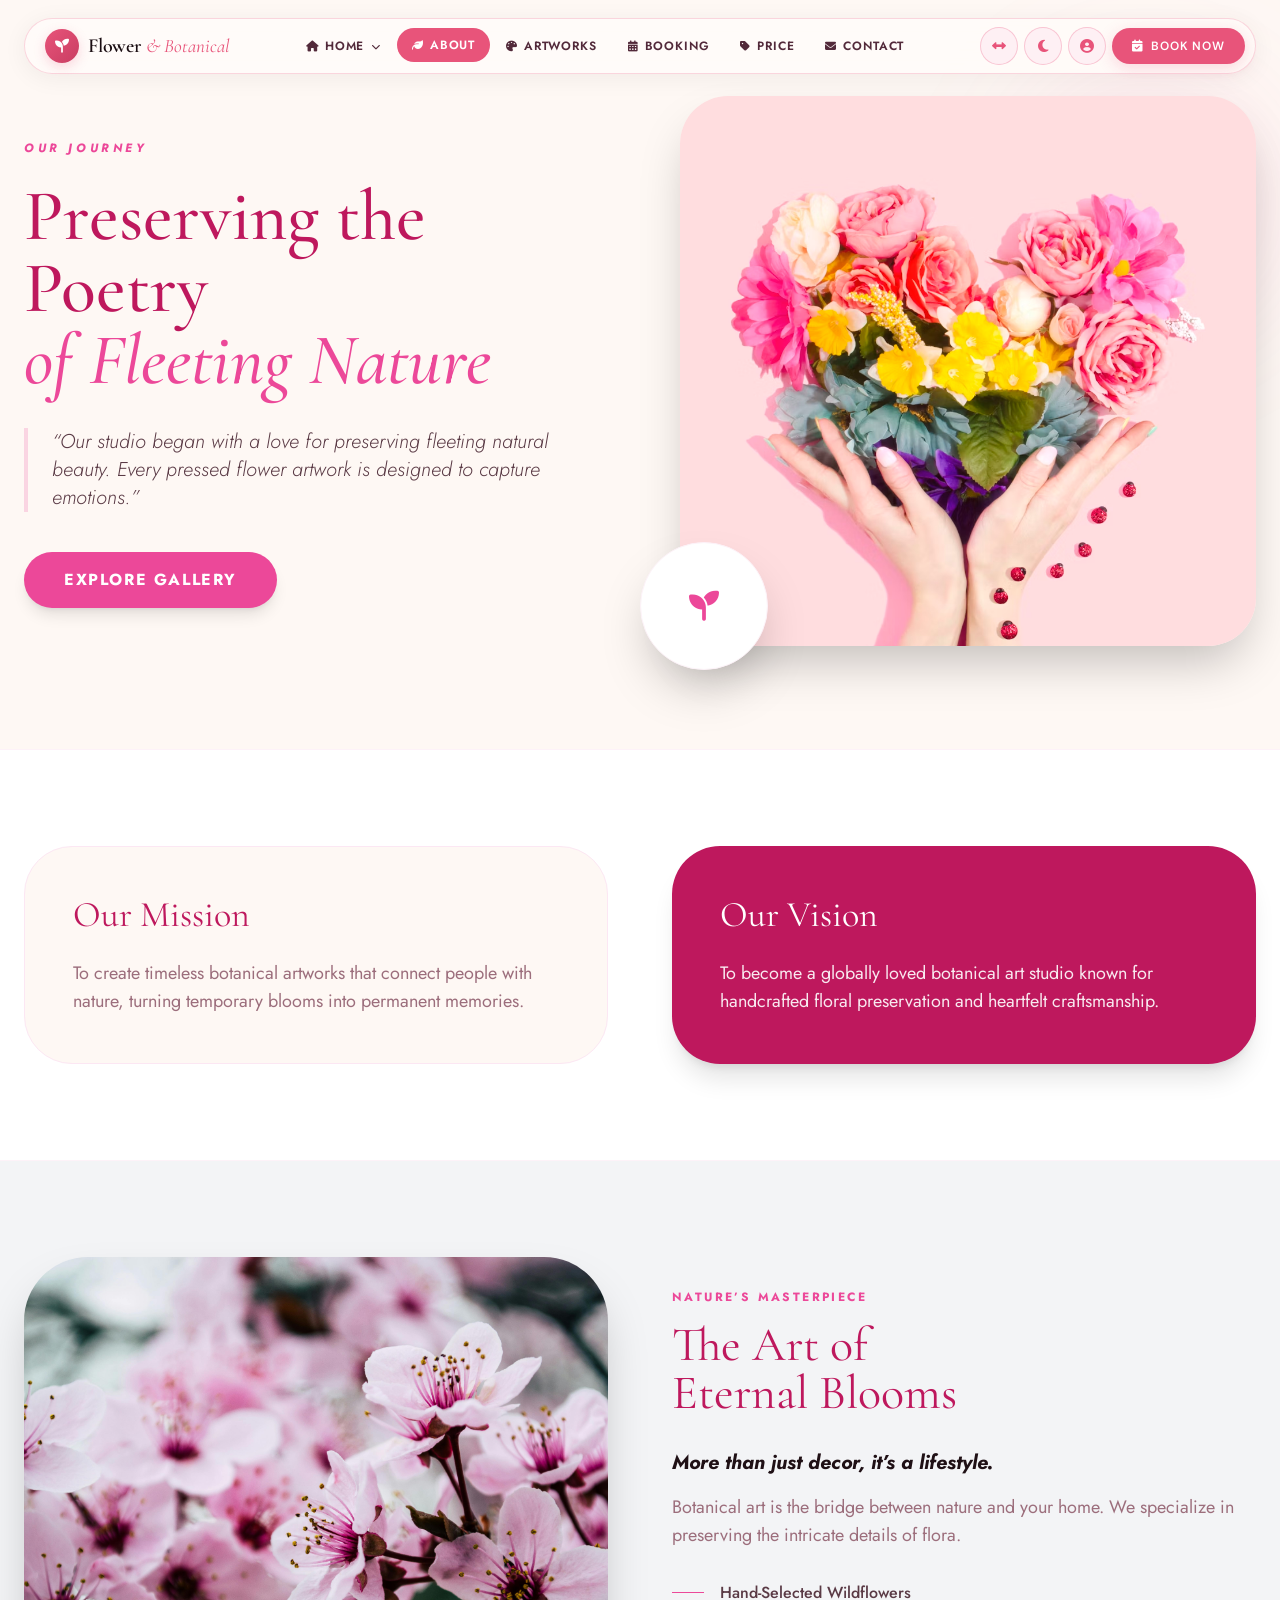
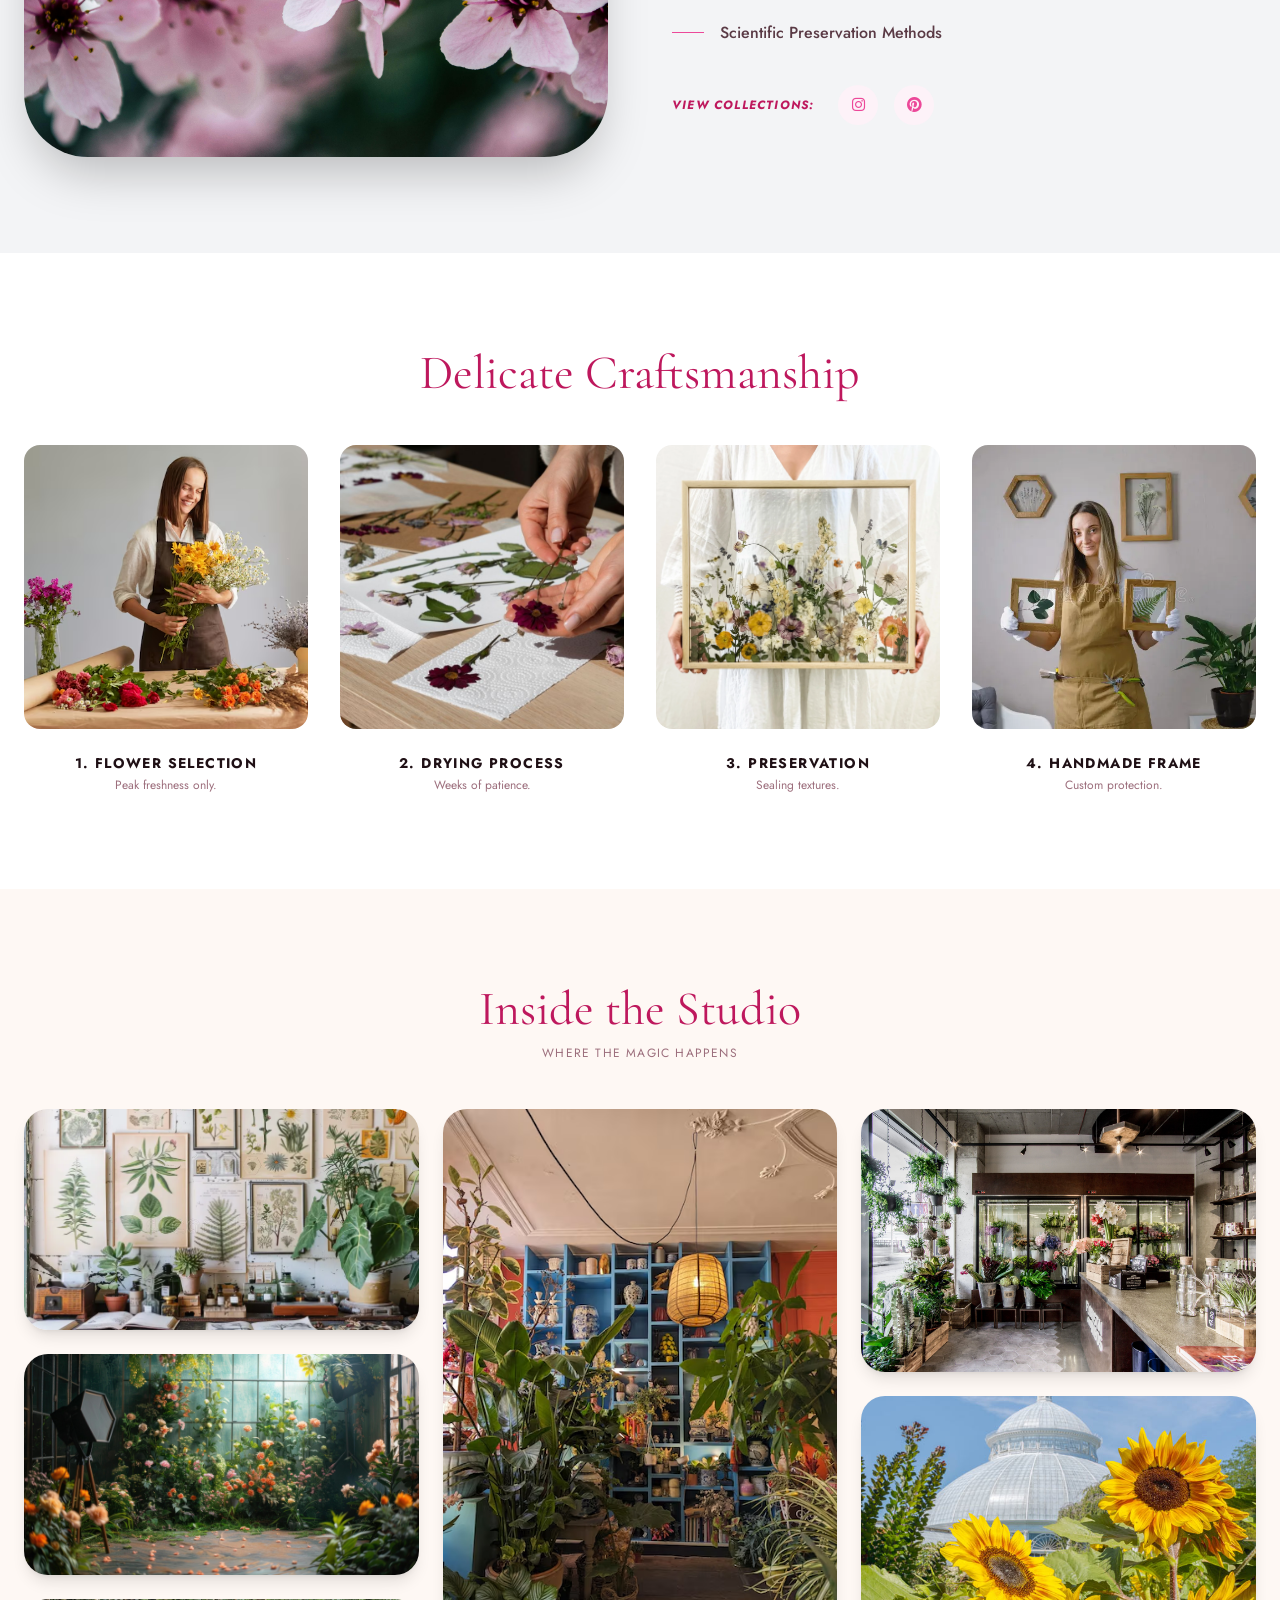
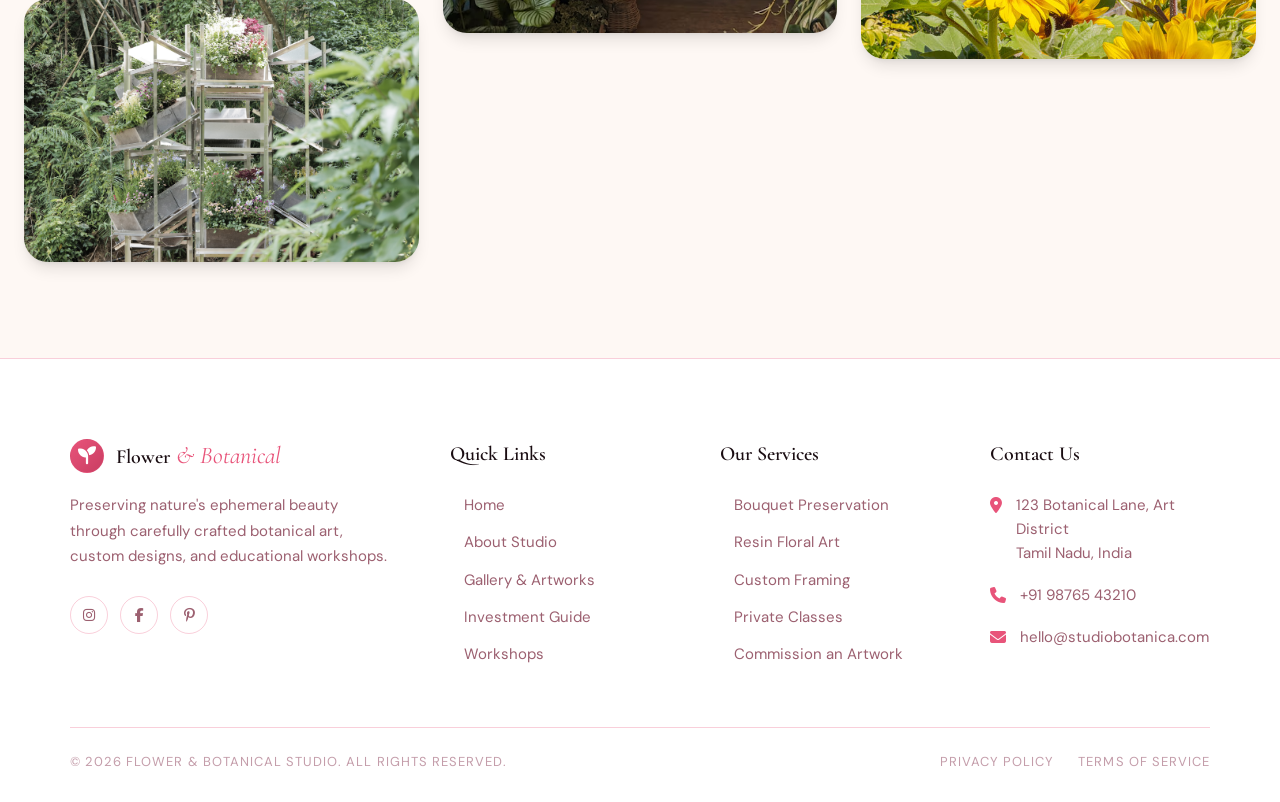
==== about.html @ 841b7ce9 "first commit" ====
<!DOCTYPE html>
<html lang="en">
<head>
    <meta charset="UTF-8">
    <meta name="viewport" content="width=device-width, initial-scale=1.0">
    <title>About — Flower & Botanical Studio</title>
    <!-- Google Fonts -->
    <link href="https://fonts.googleapis.com/css2?family=Cormorant+Garamond:ital,wght@0,500;0,600;1,500&family=Jost:wght@300;400;500;600&display=swap" rel="stylesheet">
    <!-- Font Awesome -->
     <link rel="icon" type="img/jpg" href="img/growwpark-logo.jpg">
    <link rel="stylesheet" href="https://cdnjs.cloudflare.com/ajax/libs/font-awesome/6.4.0/css/all.min.css">
    <!-- Tailwind CSS -->
    <script src="tailwind.js"></script>
    <link rel="stylesheet" href="style.css">
    <script>
        tailwind.config = {
            darkMode: 'class',
            theme: {
                extend: {
                    fontFamily: {
                        cormorant: ['"Cormorant Garamond"', 'serif'],
                        jost: ['Jost', 'sans-serif'],
                    },
                    colors: {
                        primary: '#ec4899',
                        primaryDark: '#be185d',
                        studioBg: '#fef8f4',
                    }
                }
            }
        }
    </script>
    
</head>
<body class="font-jost bg-[#fef8f4] dark:bg-black text-[#1f1015] dark:text-gray-100 transition-colors duration-300">

    <!-- NAVBAR CONTAINER -->
    <div id="navbar-root"></div>

    <main class="overflow-x-hidden">
    <!-- 1. STUDIO STORY (Hero Style) -->
    <section class="py-16 md:py-24 px-4 md:px-6 overflow-hidden">
        <div class="max-w-7xl mx-auto flex flex-col lg:flex-row items-center gap-10 lg:gap-20">
            
            <!-- Image Area: Mobile la idhu thaan first varanum (Order Changed) -->
            <div class="w-full lg:w-1/2 order-1 lg:order-2 relative px-4 lg:px-0">
                <div class="relative inline-block w-full">
                    <!-- Main Image: Mobile height adjusted to 300px -->
                    <img src="img/about1.avif" 
                         class="rounded-[2rem] md:rounded-[3rem] shadow-2xl w-full h-[300px] md:h-[550px] object-cover">
                    
                    <!-- Floating Icon Badge: Scaled down for mobile -->
                    <div class="absolute -bottom-4 -left-4 md:-bottom-6 md:-left-10 w-20 h-20 md:w-32 md:h-32 bg-white rounded-full flex items-center justify-center shadow-2xl border border-pink-50">
                        <i class="fas fa-seedling text-xl md:text-3xl text-primary animate-pulse"></i>
                    </div>
                    
                    <!-- Decorative Background Blur -->
                    <div class="absolute -z-10 -top-5 -right-5 w-40 h-40 md:w-64 md:h-64 bg-primary/10 dark:bg-primary/5 blur-3xl rounded-full transition-colors"></div>
                </div>
            </div>

            <!-- Content Area -->
            <div class="w-full lg:w-1/2 order-2 lg:order-1 text-center lg:text-left">
                <span class="text-primary dark:text-gray-300 tracking-[0.2em] md:tracking-[0.3em] uppercase text-[10px] md:text-xs font-bold mb-4 md:mb-6 block italic transition-colors">Our Journey</span>
                
                <h1 class="font-cormorant text-4xl md:text-6xl lg:text-7xl text-primaryDark dark:text-white mb-6 md:mb-8 leading-tight font-medium transition-colors">
                    Preserving the Poetry <br class="hidden md:block"> 
                    <span class="italic text-primary dark:text-gray-300">of Fleeting Nature</span>
                </h1>
                
                <p class="text-base md:text-xl text-[#5a3a45] dark:text-gray-300 font-light leading-relaxed mb-8 md:mb-10 italic border-l-0 lg:border-l-4 border-primary/20 dark:border-gray-700 lg:pl-6 transition-colors">
                    “Our studio began with a love for preserving fleeting natural beauty. Every pressed flower artwork is designed to capture emotions.”
                </p>

                <div class="flex justify-center lg:justify-start">
                    <a href="#explore" class="w-full sm:w-auto px-10 py-4 bg-primary text-white font-bold tracking-widest uppercase rounded-full hover:bg-primaryDark transition-all shadow-lg text-sm md:text-base">
                        Explore Gallery
                    </a>
                </div>
            </div>
        </div>
    </section>

    <!-- 2. MISSION & VISION -->
    <section class="py-16 md:py-24 px-4 md:px-6 bg-white dark:bg-gray-800 border-y border-pink-50 dark:border-gray-700 transition-colors duration-300">
        <div class="max-w-7xl mx-auto grid grid-cols-1 md:grid-cols-2 gap-8 md:gap-16">
            <div class="p-8 md:p-12 bg-studioBg dark:bg-black rounded-[2rem] md:rounded-[3rem] border border-pink-100 dark:border-gray-700 flex flex-col justify-center transition-colors">
                <h2 class="font-cormorant text-3xl md:text-4xl text-primaryDark dark:text-white mb-4 md:mb-6 transition-colors">Our Mission</h2>
                <p class="text-base md:text-lg text-[#9c6e7c] dark:text-gray-300 leading-relaxed transition-colors">
                    To create timeless botanical artworks that connect people with nature, turning temporary blooms into permanent memories.
                </p>
            </div>
            <div class="p-8 md:p-12 bg-primaryDark dark:bg-gray-800 text-white rounded-[2rem] md:rounded-[3rem] flex flex-col justify-center shadow-xl transition-colors">
                <h2 class="font-cormorant text-3xl md:text-4xl mb-4 md:mb-6">Our Vision</h2>
                <p class="text-base md:text-lg opacity-90 leading-relaxed">
                    To become a globally loved botanical art studio known for handcrafted floral preservation and heartfelt craftsmanship.
                </p>
            </div>
        </div>
    </section>

    <!-- 3. BOTANICAL ART PHILOSOPHY -->
    <section class="py-16 md:py-24 px-4 md:px-6 bg-gray-100 dark:bg-black transition-colors duration-300">
        <div class="max-w-7xl mx-auto flex flex-col md:flex-row items-center gap-10 md:gap-16">
            <!-- Visual Showcase -->
            <div class="w-full md:w-1/2">
                <div class="relative group">
                    <img src="img/about2.avif" 
                         class="rounded-[2.5rem] md:rounded-[4rem] shadow-2xl relative z-10 w-full h-[350px] md:h-[500px] object-cover">
                    
                </div>
            </div>

            <!-- Botanical Content -->
            <div class="w-full md:w-1/2 text-center md:text-left">
                <span class="text-primary dark:text-gray-300 tracking-[0.2em] uppercase text-[10px] md:text-xs font-bold mb-4 block transition-colors">Nature’s Masterpiece</span>
                <h2 class="font-cormorant text-4xl md:text-5xl text-primaryDark dark:text-white mb-6 md:mb-8 leading-tight transition-colors">The Art of <br> Eternal Blooms</h2>
                <h4 class="text-lg md:text-xl text-[#1f1015] dark:text-gray-200 font-bold mb-4 italic transition-colors">More than just decor, it’s a lifestyle.</h4>
                <p class="text-[#9c6e7c] dark:text-gray-400 text-base md:text-lg leading-relaxed mb-8 transition-colors">
                    Botanical art is the bridge between nature and your home. We specialize in preserving the intricate details of flora.
                </p>

                <ul class="space-y-4 mb-10 inline-block md:block text-left">
                    <li class="flex items-center gap-4 text-[#5a3a45] dark:text-gray-300 font-medium text-sm md:text-base transition-colors">
                        <span class="w-6 md:w-8 h-[1px] bg-primary"></span> Hand-Selected Wildflowers
                    </li>
                    <li class="flex items-center gap-4 text-[#5a3a45] dark:text-gray-300 font-medium text-sm md:text-base transition-colors">
                        <span class="w-6 md:w-8 h-[1px] bg-primary"></span> Scientific Preservation Methods
                    </li>
                </ul>

                <div class="flex flex-col sm:flex-row items-center gap-4 md:gap-6 justify-center md:justify-start">
                    <p class="text-xs font-bold uppercase tracking-widest text-primaryDark dark:text-gray-300 italic transition-colors">View Collections:</p>
                    <div class="flex gap-4">
                        <a href="#" class="w-10 h-10 bg-pink-50 dark:bg-gray-800 rounded-full flex items-center justify-center text-primary dark:text-gray-300 hover:bg-primary hover:text-white transition-all">
                            <i class="fab fa-instagram"></i>
                        </a>
                        <a href="#" class="w-10 h-10 bg-pink-50 dark:bg-gray-800 rounded-full flex items-center justify-center text-primary dark:text-gray-300 hover:bg-primary hover:text-white transition-all">
                            <i class="fab fa-pinterest"></i>
                        </a>
                    </div>
                </div>
            </div>
        </div>
    </section>

    <!-- 4. CRAFTSMANSHIP SECTION -->
    <section class="py-16 md:py-24 px-4 md:px-6 bg-white dark:bg-gray-800 transition-colors duration-300">
        <div class="max-w-7xl mx-auto">
            <h2 class="font-cormorant text-center text-4xl md:text-5xl text-primaryDark dark:text-white mb-12 md:20 transition-colors">Delicate Craftsmanship</h2>
            <div class="grid grid-cols-2 lg:grid-cols-4 gap-4 md:gap-8">
                <!-- Box 1 -->
                <div class="text-center group">
                    <div class="mb-4 md:mb-6 overflow-hidden rounded-xl md:rounded-2xl aspect-square">
                        <img src="img/about3.avif" class="w-full h-full object-cover group-hover:scale-110 transition-transform duration-700">
                    </div>
                    <h4 class="font-bold uppercase tracking-tighter md:tracking-widest text-[10px] md:text-sm mb-1 dark:text-white transition-colors">1. Flower Selection</h4>
                    <p class="text-[10px] md:text-xs text-[#9c6e7c] dark:text-gray-400 transition-colors">Peak freshness only.</p>
                </div>
                <!-- Box 2 (Repeat process for others) -->
                <div class="text-center group">
                    <div class="mb-4 md:mb-6 overflow-hidden rounded-xl md:rounded-2xl aspect-square">
                        <img src="img/about4.avif" class="w-full h-full object-cover group-hover:scale-110 transition-transform duration-700">
                    </div>
                    <h4 class="font-bold uppercase tracking-tighter md:tracking-widest text-[10px] md:text-sm mb-1 dark:text-white transition-colors">2. Drying Process</h4>
                    <p class="text-[10px] md:text-xs text-[#9c6e7c] dark:text-gray-400 transition-colors">Weeks of patience.</p>
                </div>
                <!-- Box 3 -->
                <div class="text-center group">
                    <div class="mb-4 md:mb-6 overflow-hidden rounded-xl md:rounded-2xl aspect-square">
                        <img src="img/about5.avif" class="w-full h-full object-cover group-hover:scale-110 transition-transform duration-700">
                    </div>
                    <h4 class="font-bold uppercase tracking-tighter md:tracking-widest text-[10px] md:text-sm mb-1 dark:text-white transition-colors">3. Preservation</h4>
                    <p class="text-[10px] md:text-xs text-[#9c6e7c] dark:text-gray-400 transition-colors">Sealing textures.</p>
                </div>
                <!-- Box 4 -->
                <div class="text-center group">
                    <div class="mb-4 md:mb-6 overflow-hidden rounded-xl md:rounded-2xl aspect-square">
                        <img src="img/about6.avif" class="w-full h-full object-cover group-hover:scale-110 transition-transform duration-700">
                    </div>
                    <h4 class="font-bold uppercase tracking-tighter md:tracking-widest text-[10px] md:text-sm mb-1 dark:text-white transition-colors">4. Handmade Frame</h4>
                    <p class="text-[10px] md:text-xs text-[#9c6e7c] dark:text-gray-400 transition-colors">Custom protection.</p>
                </div>
            </div>
        </div>
    </section>

    <!-- 5. STUDIO GALLERY -->
    <section class="py-16 md:py-24 px-4 md:px-6 bg-studioBg dark:bg-black transition-colors duration-300">
        <div class="max-w-7xl mx-auto">
            <div class="text-center mb-12">
                <h2 class="font-cormorant text-4xl md:text-5xl text-primaryDark dark:text-white mb-3 transition-colors">Inside the Studio</h2>
                <p class="text-[#9c6e7c] dark:text-gray-400 uppercase tracking-widest text-[10px] md:text-xs transition-colors">Where the magic happens</p>
            </div>
            <!-- Masonry Grid Fix for Mobile -->
            <div class="columns-2 md:columns-3 gap-4 space-y-4 md:gap-6 md:space-y-6">
                <img src="img/about7.avif" class="rounded-2xl md:rounded-3xl shadow-lg hover:opacity-90 transition-opacity">
                <img src="img/about8.avif" class="rounded-2xl md:rounded-3xl shadow-lg">
                <img src="img/about9.avif" class="rounded-2xl md:rounded-3xl shadow-lg">
                <img src="img/about10.avif" class="rounded-2xl md:rounded-3xl shadow-lg">
                <img src="img/about11.avif" class="rounded-2xl md:rounded-3xl shadow-lg">
                <img src="img/about12.avif" class="rounded-2xl md:rounded-3xl shadow-lg">
            </div>
        </div>
    </section>
</main>

    <!-- FOOTER CONTAINER -->
    <div id="footer-root"></div>

    <script src="navbar.js"></script>
    <script src="footer.js"></script>
</body>
</html>
---- style.css ----
/* ================================================================
   style.css — Flower & Botanical
   Global tokens, resets, hero, and page layout
================================================================ */

/* ----------------------------------------------------------------
   GOOGLE FONTS
---------------------------------------------------------------- */
@import url('https://fonts.googleapis.com/css2?family=Cormorant+Garamond:ital,wght@0,400;0,500;0,600;1,400;1,500&family=DM+Sans:ital,opsz,wght@0,9..40,300;0,9..40,400;0,9..40,500;0,9..40,600;1,9..40,300&display=swap');

/* ----------------------------------------------------------------
   CSS CUSTOM PROPERTIES
---------------------------------------------------------------- */
:root {
  /* Brand */
  --pink:            #e8547a;
  --pink-dark:       #c93d62;
  --pink-deep:       #a02a4a;
  --pink-light:      #f9d0dc;
  --pink-soft:       #fef0f4;
  --pink-glow:       rgba(232, 84, 122, 0.22);
  --pink-border:     rgba(232, 84, 122, 0.28);

  /* Surfaces */
  --body-bg:         #fdf8f5;
  --surface-1:       #ffffff;
  --surface-2:       #fef5f0;

  /* Text */
  --text-primary:    #1a0d12;
  --text-secondary:  #52293a;
  --text-muted:      #9c6070;
  --text-subtle:     #c49daa;

  /* Nav */
  --nav-bg:          rgba(255, 251, 249, 0.92);
  --nav-border:      rgba(232, 84, 122, 0.22);
  --nav-shadow:      0 4px 24px rgba(26, 13, 18, 0.06);
  --nav-shadow-lg:   0 8px 40px rgba(26, 13, 18, 0.12);

  /* Sidebar */
  --sidebar-bg:      #fffbf9;
  --sidebar-border:  rgba(232, 84, 122, 0.15);

  /* Dropdown */
  --dropdown-bg:     rgba(255, 251, 249, 0.98);

  /* Misc */
  --radius-sm:       10px;
  --radius-md:       18px;
  --radius-lg:       28px;
  --radius-pill:     100px;
  --ease:            cubic-bezier(0.4, 0, 0.2, 1);
  --ease-spring:     cubic-bezier(0.34, 1.56, 0.64, 1);
  --t:               0.26s;
}

html.dark {
  --body-bg:         #000000;
  --surface-1:       #111827;
  --surface-2:       #1f2937;

  --text-primary:    #ffffff;
  --text-secondary:  #d1d5db;
  --text-muted:      #9ca3af;
  --text-subtle:     #6b7280;

  --nav-bg:          rgba(0, 0, 0, 0.94);
  --nav-border:      rgba(55, 65, 81, 0.5);
  --nav-shadow:      0 4px 24px rgba(0, 0, 0, 0.5);
  --nav-shadow-lg:   0 8px 40px rgba(0, 0, 0, 0.8);

  --sidebar-bg:      #111827;
  --sidebar-border:  rgba(55, 65, 81, 0.5);
  --dropdown-bg:     rgba(17, 24, 39, 0.98);

  --pink-soft:       rgba(255, 255, 255, 0.05);
  --pink-light:      rgba(255, 255, 255, 0.1);
}

/* ----------------------------------------------------------------
   RESET & BASE
---------------------------------------------------------------- */
*, *::before, *::after {
  box-sizing: border-box;
  margin: 0;
  padding: 0;
}

html {
  scroll-behavior: smooth;
  -webkit-text-size-adjust: 100%;
}

body {
  font-family: 'DM Sans', sans-serif;
  font-size: 15px;
  line-height: 1.65;
  background: var(--body-bg);
  color: var(--text-primary);
  min-height: 100vh;
  overflow-x: hidden;
  transition: background var(--t) var(--ease), color var(--t) var(--ease);
}

body.nav-open { overflow: hidden; }

a { text-decoration: none; color: inherit; }
button { font-family: inherit; cursor: pointer; }
img { max-width: 100%; display: block; }

/* ----------------------------------------------------------------
   HERO SECTION
---------------------------------------------------------------- */
.hero {
  min-height: 100vh;
  display: grid;
  place-items: center;
  padding: 160px 24px 80px;
  position: relative;
  overflow: hidden;
}

/* Soft radial backgrounds */
.hero::before {
  content: '';
  position: absolute;
  top: -10%;
  left: 50%;
  transform: translateX(-50%);
  width: 900px;
  height: 700px;
  background: radial-gradient(ellipse at center, rgba(232,84,122,0.08) 0%, transparent 65%);
  pointer-events: none;
}

.hero::after {
  content: '';
  position: absolute;
  bottom: 0;
  left: 0;
  right: 0;
  height: 280px;
  background: linear-gradient(to top, var(--body-bg), transparent);
  pointer-events: none;
}

.hero-inner {
  position: relative;
  z-index: 1;
  display: flex;
  flex-direction: column;
  align-items: center;
  text-align: center;
  gap: 22px;
  max-width: 700px;
}

.hero-badge {
  display: inline-flex;
  align-items: center;
  gap: 10px;
  background: var(--pink-soft);
  border: 1px solid var(--pink-border);
  border-radius: var(--radius-pill);
  padding: 7px 18px 7px 12px;
  font-size: 11px;
  font-weight: 600;
  letter-spacing: 0.18em;
  text-transform: uppercase;
  color: var(--pink);
  animation: fadeSlideUp 0.8s var(--ease) both;
}

.hero-badge-dot {
  width: 6px;
  height: 6px;
  border-radius: 50%;
  background: var(--pink);
  animation: pulse 2s ease-in-out infinite;
}

.hero-title {
  font-family: 'Cormorant Garamond', serif;
  font-size: clamp(52px, 9vw, 104px);
  font-weight: 500;
  line-height: 1.02;
  color: var(--text-primary);
  letter-spacing: -0.02em;
  animation: fadeSlideUp 0.8s var(--ease) 0.1s both;
}

.hero-title em {
  font-style: italic;
  color: var(--pink);
  font-weight: 400;
}

.hero-rule {
  display: flex;
  align-items: center;
  gap: 14px;
  animation: fadeSlideUp 0.8s var(--ease) 0.15s both;
}

.hero-rule::before,
.hero-rule::after {
  content: '';
  flex: 1;
  height: 1px;
  background: linear-gradient(to right, transparent, var(--pink-border));
}

.hero-rule::after {
  background: linear-gradient(to left, transparent, var(--pink-border));
}

.hero-rule-icon {
  font-size: 14px;
  color: var(--pink);
  opacity: 0.7;
}

.hero-subtitle {
  font-size: 15.5px;
  font-weight: 300;
  color: var(--text-muted);
  max-width: 400px;
  line-height: 1.85;
  animation: fadeSlideUp 0.8s var(--ease) 0.2s both;
}

.hero-ctas {
  display: flex;
  align-items: center;
  gap: 12px;
  flex-wrap: wrap;
  justify-content: center;
  animation: fadeSlideUp 0.8s var(--ease) 0.28s both;
}

/* ---- Buttons ---- */
.btn {
  display: inline-flex;
  align-items: center;
  gap: 8px;
  padding: 13px 30px;
  border-radius: var(--radius-pill);
  font-size: 12.5px;
  font-weight: 600;
  letter-spacing: 0.09em;
  text-transform: uppercase;
  border: none;
  cursor: pointer;
  transition: transform 0.22s var(--ease-spring), box-shadow 0.22s var(--ease), background 0.2s;
}

.btn-primary {
  background: var(--pink);
  color: #fff;
  box-shadow: 0 6px 22px var(--pink-glow);
}

.btn-primary:hover {
  background: var(--pink-dark);
  transform: translateY(-3px);
  box-shadow: 0 12px 32px var(--pink-glow);
}

.btn-ghost {
  background: transparent;
  color: var(--pink);
  border: 1.5px solid var(--pink-border);
}

.btn-ghost:hover {
  background: var(--pink-soft);
  transform: translateY(-3px);
  border-color: var(--pink);
}

/* ----------------------------------------------------------------
   FLOATING DECO PETALS (hero background detail)
---------------------------------------------------------------- */
.petal {
  position: absolute;
  border-radius: 60% 40% 70% 30% / 50% 60% 40% 50%;
  opacity: 0.06;
  pointer-events: none;
}

.petal-1 {
  width: 320px; height: 320px;
  background: var(--pink);
  top: 8%; left: -6%;
  animation: floatPetal 18s ease-in-out infinite alternate;
}

.petal-2 {
  width: 220px; height: 220px;
  background: var(--pink-dark);
  top: 20%; right: -4%;
  animation: floatPetal 22s ease-in-out 4s infinite alternate-reverse;
}

.petal-3 {
  width: 160px; height: 160px;
  background: var(--pink);
  bottom: 15%; left: 10%;
  animation: floatPetal 16s ease-in-out 2s infinite alternate;
}

/* ----------------------------------------------------------------
   ANIMATIONS
---------------------------------------------------------------- */
@keyframes fadeSlideUp {
  from { opacity: 0; transform: translateY(22px); }
  to   { opacity: 1; transform: translateY(0); }
}

@keyframes pulse {
  0%, 100% { opacity: 1; transform: scale(1); }
  50%       { opacity: 0.5; transform: scale(0.85); }
}

@keyframes floatPetal {
  from { transform: translate(0, 0) rotate(0deg); }
  to   { transform: translate(30px, -40px) rotate(25deg); }
}

/* ----------------------------------------------------------------
   TOGGLE PILL (reusable)
---------------------------------------------------------------- */
.toggle-pill {
  display: inline-flex;
  align-items: center;
  background: var(--pink-soft);
  border: 1px solid var(--pink-border);
  border-radius: var(--radius-pill);
  padding: 3px;
  gap: 2px;
}

.toggle-pill button {
  width: 32px;
  height: 28px;
  border-radius: var(--radius-pill);
  border: none;
  background: transparent;
  color: var(--text-muted);
  font-size: 11.5px;
  font-family: 'DM Sans', sans-serif;
  font-weight: 600;
  letter-spacing: 0.04em;
  transition: background 0.2s, color 0.2s;
  display: flex;
  align-items: center;
  justify-content: center;
  cursor: pointer;
}

.toggle-pill button.active {
  background: var(--pink);
  color: #fff;
}

/* ----------------------------------------------------------------
   UTILITY
---------------------------------------------------------------- */
.sr-only {
  position: absolute;
  width: 1px;
  height: 1px;
  padding: 0;
  margin: -1px;
  overflow: hidden;
  clip: rect(0,0,0,0);
  white-space: nowrap;
  border-width: 0;
}
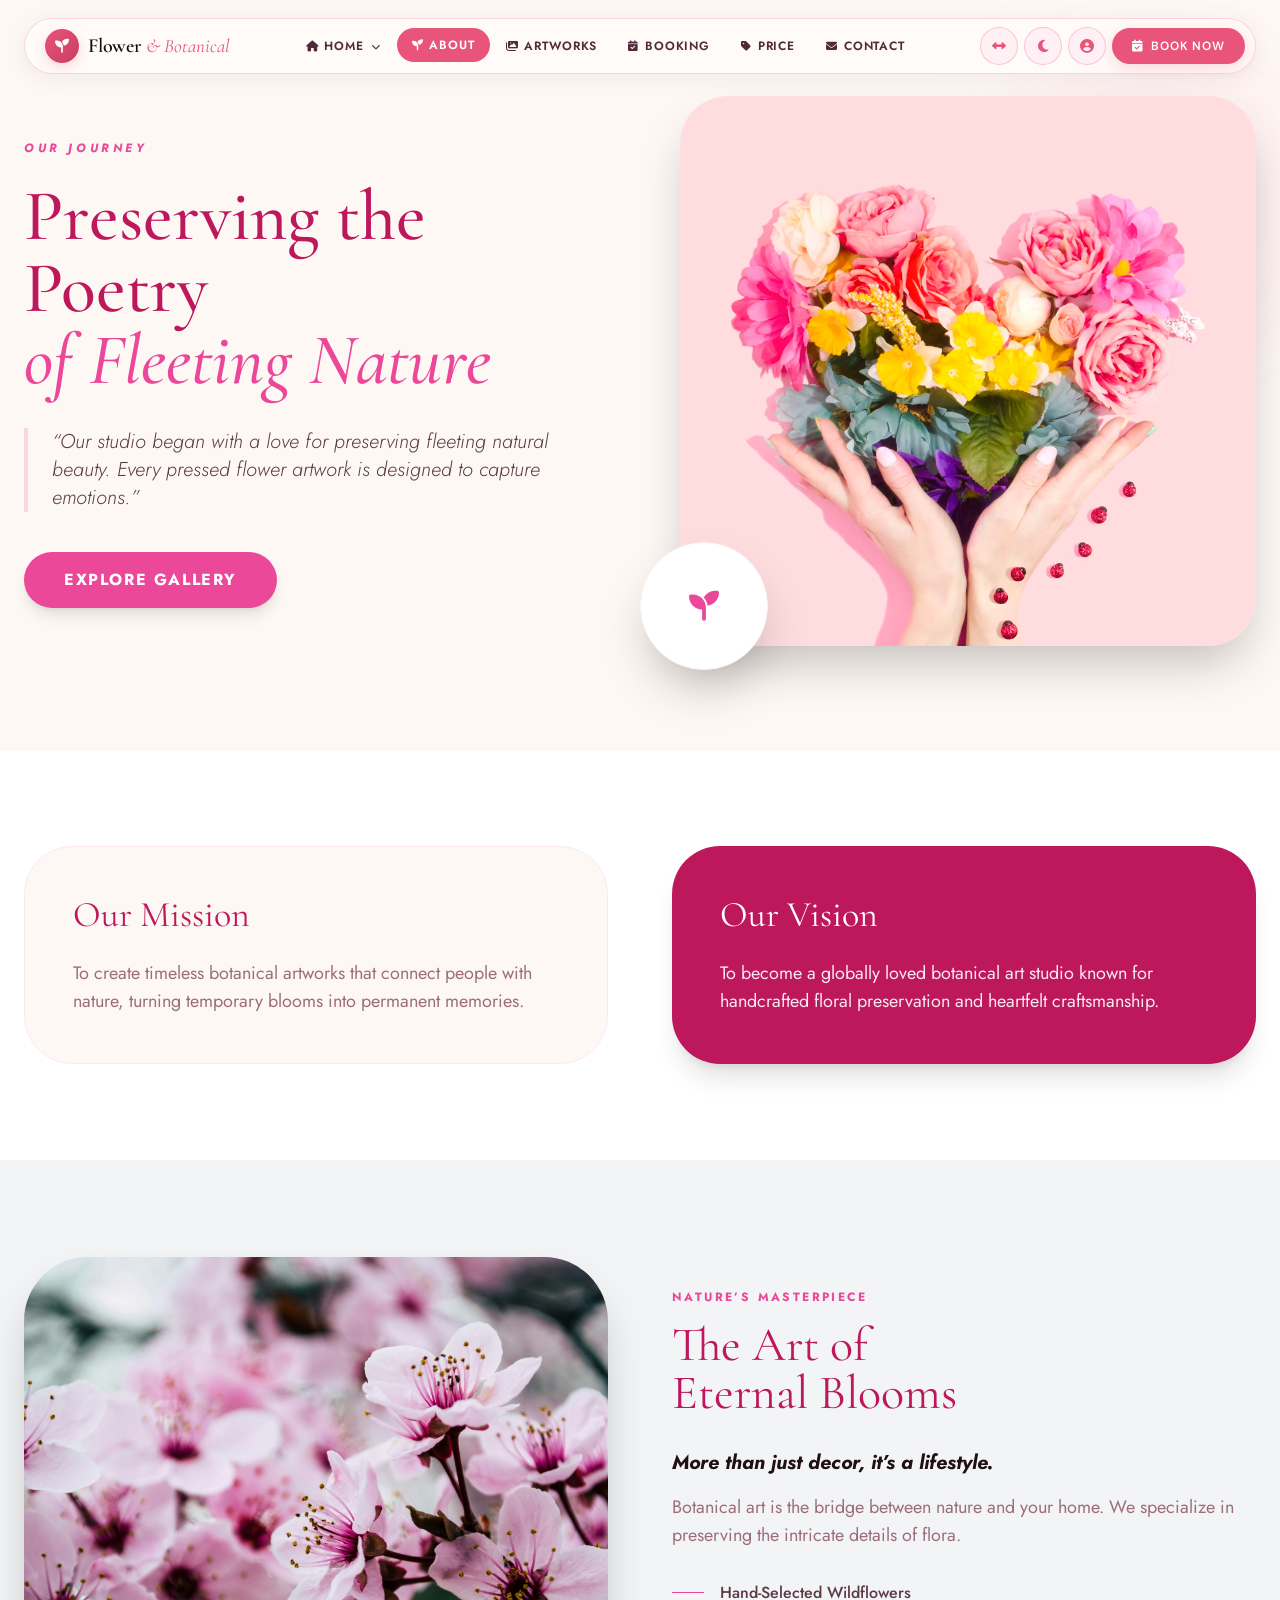
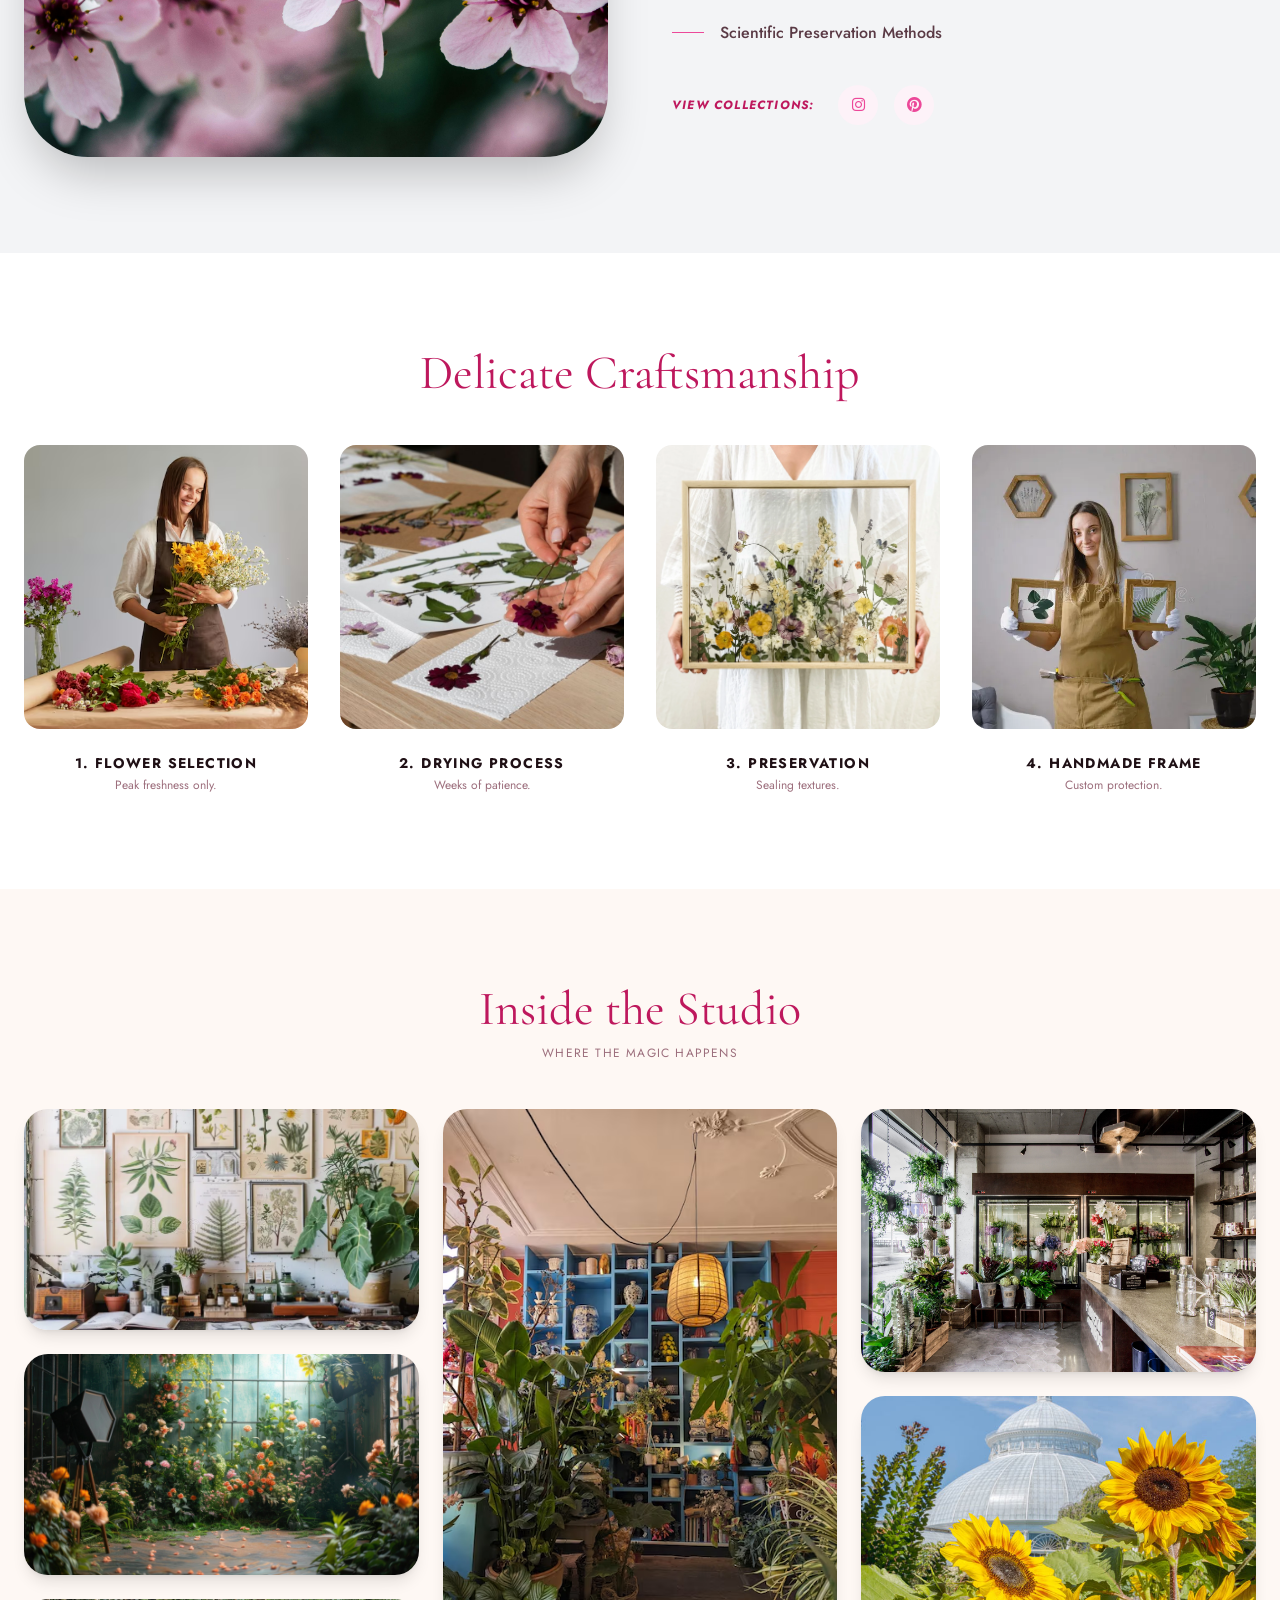
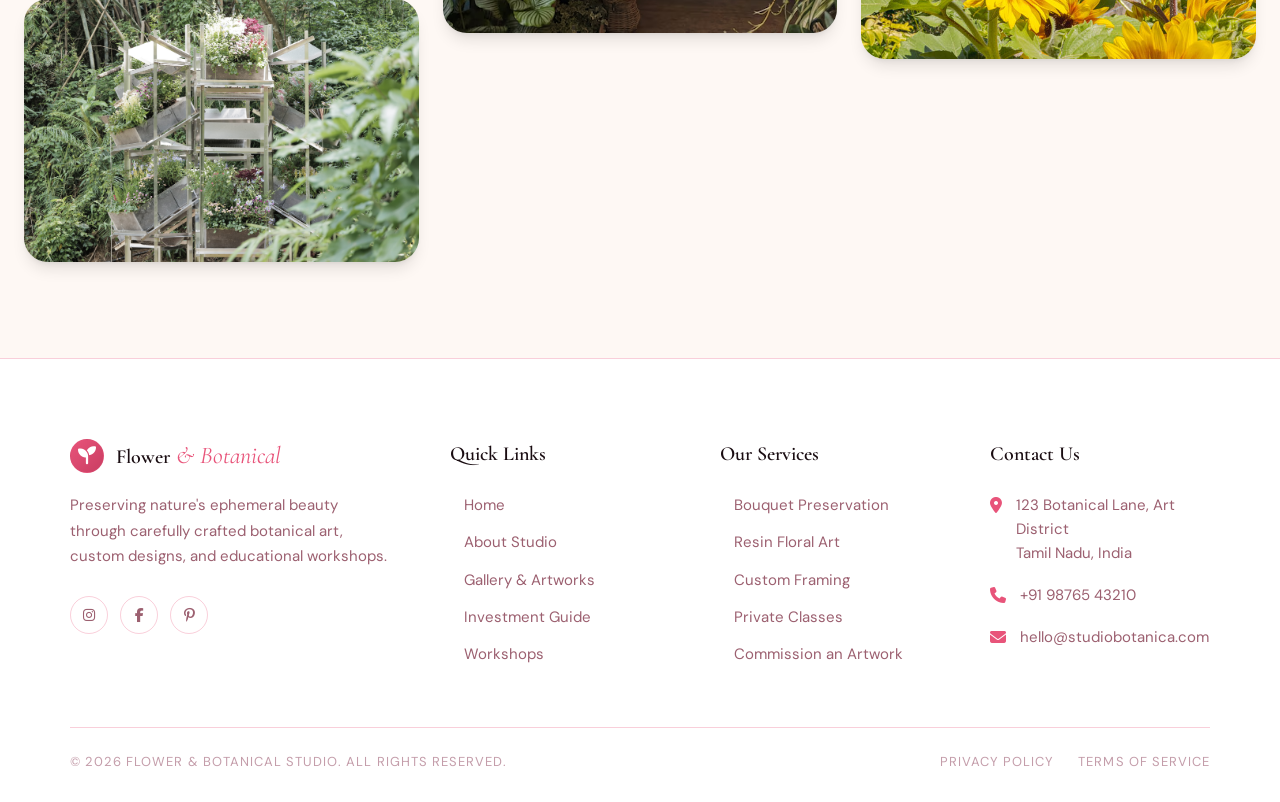
==== commit fa517f44: "first commit" ====
--- a/about.html
+++ b/about.html
@@ -55,20 +55,20 @@
                     </div>
                     
                     <!-- Decorative Background Blur -->
-                    <div class="absolute -z-10 -top-5 -right-5 w-40 h-40 md:w-64 md:h-64 bg-primary/10 dark:bg-primary/5 blur-3xl rounded-full transition-colors"></div>
+                    <div class="absolute -z-10 -top-5 -right-5 w-40 h-40 md:w-64 md:h-64 bg-primary/10 blur-3xl rounded-full transition-colors"></div>
                 </div>
             </div>
 
             <!-- Content Area -->
             <div class="w-full lg:w-1/2 order-2 lg:order-1 text-center lg:text-left">
-                <span class="text-primary dark:text-gray-300 tracking-[0.2em] md:tracking-[0.3em] uppercase text-[10px] md:text-xs font-bold mb-4 md:mb-6 block italic transition-colors">Our Journey</span>
+                <span class="text-primary tracking-[0.2em] md:tracking-[0.3em] uppercase text-[10px] md:text-xs font-bold mb-4 md:mb-6 block italic transition-colors">Our Journey</span>
                 
-                <h1 class="font-cormorant text-4xl md:text-6xl lg:text-7xl text-primaryDark dark:text-white mb-6 md:mb-8 leading-tight font-medium transition-colors">
+                <h1 class="font-cormorant text-4xl md:text-6xl lg:text-7xl text-primaryDark mb-6 md:mb-8 leading-tight font-medium transition-colors">
                     Preserving the Poetry <br class="hidden md:block"> 
-                    <span class="italic text-primary dark:text-gray-300">of Fleeting Nature</span>
+                    <span class="italic text-primary">of Fleeting Nature</span>
                 </h1>
                 
-                <p class="text-base md:text-xl text-[#5a3a45] dark:text-gray-300 font-light leading-relaxed mb-8 md:mb-10 italic border-l-0 lg:border-l-4 border-primary/20 dark:border-gray-700 lg:pl-6 transition-colors">
+                <p class="text-base md:text-xl text-[#5a3a45] dark:text-gray-300 font-light leading-relaxed mb-8 md:mb-10 italic border-l-0 lg:border-l-4 border-primary/20 lg:pl-6 transition-colors">
                     “Our studio began with a love for preserving fleeting natural beauty. Every pressed flower artwork is designed to capture emotions.”
                 </p>
 
@@ -85,7 +85,7 @@
     <section class="py-16 md:py-24 px-4 md:px-6 bg-white dark:bg-gray-800 border-y border-pink-50 dark:border-gray-700 transition-colors duration-300">
         <div class="max-w-7xl mx-auto grid grid-cols-1 md:grid-cols-2 gap-8 md:gap-16">
             <div class="p-8 md:p-12 bg-studioBg dark:bg-black rounded-[2rem] md:rounded-[3rem] border border-pink-100 dark:border-gray-700 flex flex-col justify-center transition-colors">
-                <h2 class="font-cormorant text-3xl md:text-4xl text-primaryDark dark:text-white mb-4 md:mb-6 transition-colors">Our Mission</h2>
+                <h2 class="font-cormorant text-3xl md:text-4xl text-primaryDark mb-4 md:mb-6 transition-colors">Our Mission</h2>
                 <p class="text-base md:text-lg text-[#9c6e7c] dark:text-gray-300 leading-relaxed transition-colors">
                     To create timeless botanical artworks that connect people with nature, turning temporary blooms into permanent memories.
                 </p>
@@ -113,8 +113,8 @@
 
             <!-- Botanical Content -->
             <div class="w-full md:w-1/2 text-center md:text-left">
-                <span class="text-primary dark:text-gray-300 tracking-[0.2em] uppercase text-[10px] md:text-xs font-bold mb-4 block transition-colors">Nature’s Masterpiece</span>
-                <h2 class="font-cormorant text-4xl md:text-5xl text-primaryDark dark:text-white mb-6 md:mb-8 leading-tight transition-colors">The Art of <br> Eternal Blooms</h2>
+                <span class="text-primary tracking-[0.2em] uppercase text-[10px] md:text-xs font-bold mb-4 block transition-colors">Nature’s Masterpiece</span>
+                <h2 class="font-cormorant text-4xl md:text-5xl text-primaryDark mb-6 md:mb-8 leading-tight transition-colors">The Art of <br> Eternal Blooms</h2>
                 <h4 class="text-lg md:text-xl text-[#1f1015] dark:text-gray-200 font-bold mb-4 italic transition-colors">More than just decor, it’s a lifestyle.</h4>
                 <p class="text-[#9c6e7c] dark:text-gray-400 text-base md:text-lg leading-relaxed mb-8 transition-colors">
                     Botanical art is the bridge between nature and your home. We specialize in preserving the intricate details of flora.
@@ -130,12 +130,12 @@
                 </ul>
 
                 <div class="flex flex-col sm:flex-row items-center gap-4 md:gap-6 justify-center md:justify-start">
-                    <p class="text-xs font-bold uppercase tracking-widest text-primaryDark dark:text-gray-300 italic transition-colors">View Collections:</p>
+                    <p class="text-xs font-bold uppercase tracking-widest text-primaryDark italic transition-colors">View Collections:</p>
                     <div class="flex gap-4">
-                        <a href="#" class="w-10 h-10 bg-pink-50 dark:bg-gray-800 rounded-full flex items-center justify-center text-primary dark:text-gray-300 hover:bg-primary hover:text-white transition-all">
+                        <a href="#" class="w-10 h-10 bg-pink-50 dark:bg-gray-800 rounded-full flex items-center justify-center text-primary hover:bg-primary hover:text-white transition-all">
                             <i class="fab fa-instagram"></i>
                         </a>
-                        <a href="#" class="w-10 h-10 bg-pink-50 dark:bg-gray-800 rounded-full flex items-center justify-center text-primary dark:text-gray-300 hover:bg-primary hover:text-white transition-all">
+                        <a href="#" class="w-10 h-10 bg-pink-50 dark:bg-gray-800 rounded-full flex items-center justify-center text-primary hover:bg-primary hover:text-white transition-all">
                             <i class="fab fa-pinterest"></i>
                         </a>
                     </div>
@@ -147,7 +147,7 @@
     <!-- 4. CRAFTSMANSHIP SECTION -->
     <section class="py-16 md:py-24 px-4 md:px-6 bg-white dark:bg-gray-800 transition-colors duration-300">
         <div class="max-w-7xl mx-auto">
-            <h2 class="font-cormorant text-center text-4xl md:text-5xl text-primaryDark dark:text-white mb-12 md:20 transition-colors">Delicate Craftsmanship</h2>
+            <h2 class="font-cormorant text-center text-4xl md:text-5xl text-primaryDark mb-12 md:20 transition-colors">Delicate Craftsmanship</h2>
             <div class="grid grid-cols-2 lg:grid-cols-4 gap-4 md:gap-8">
                 <!-- Box 1 -->
                 <div class="text-center group">
@@ -189,7 +189,7 @@
     <section class="py-16 md:py-24 px-4 md:px-6 bg-studioBg dark:bg-black transition-colors duration-300">
         <div class="max-w-7xl mx-auto">
             <div class="text-center mb-12">
-                <h2 class="font-cormorant text-4xl md:text-5xl text-primaryDark dark:text-white mb-3 transition-colors">Inside the Studio</h2>
+                <h2 class="font-cormorant text-4xl md:text-5xl text-primaryDark mb-3 transition-colors">Inside the Studio</h2>
                 <p class="text-[#9c6e7c] dark:text-gray-400 uppercase tracking-widest text-[10px] md:text-xs transition-colors">Where the magic happens</p>
             </div>
             <!-- Masonry Grid Fix for Mobile -->
--- a/style.css
+++ b/style.css
@@ -73,9 +73,6 @@
   --sidebar-bg:      #111827;
   --sidebar-border:  rgba(55, 65, 81, 0.5);
   --dropdown-bg:     rgba(17, 24, 39, 0.98);
-
-  --pink-soft:       rgba(255, 255, 255, 0.05);
-  --pink-light:      rgba(255, 255, 255, 0.1);
 }
 
 /* ----------------------------------------------------------------
